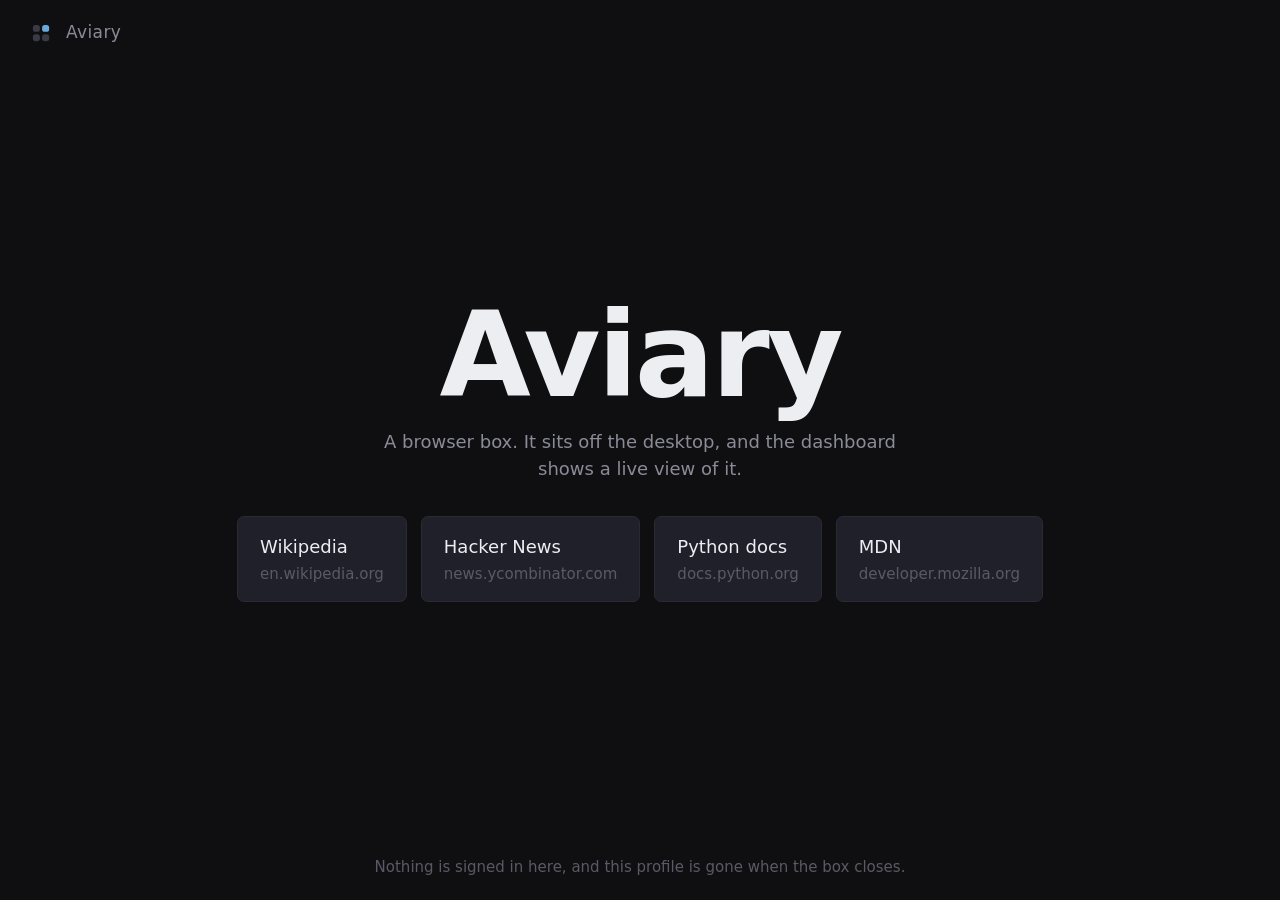
==== sites/start.html @ acb18579 "Give every box a start page, and the demo a website of its own A box opened on `about:blank`, so a g" ====
<!doctype html>
<html lang="en">
<head>
<meta charset="utf-8">
<title>Aviary</title>
<!--
  What a box opens when it has nothing else to open.

  `about:blank` is a white rectangle, and a grid of them says nothing about what
  a box is. This says the one thing worth knowing at a glance -- which bird you
  are looking at -- in type big enough to survive a tile rendering the window at
  about a third of its size. The name arrives as `?box=Wren`, appended by
  `boxes.py` and only ever to this page.

  One file, no build, no assets, and no network: it is opened over `file://` in
  an ordinary run and over local HTTP by the demo, and it has to look identical
  either way. The palette is `ui/theme.py`'s, by hand, because a browser page
  cannot import it.
-->
<style>
  :root {
    --bg: #0f0f12;
    --panel: #17171c;
    --field: #20202a;
    --edge: #2a2a33;
    --edge-bright: #3a3a46;
    --text: #eceef2;
    --muted: #8b8b98;
    --dim: #5a5a66;
    --accent: #6aa9e0;
  }

  * { box-sizing: border-box; }

  html, body { height: 100%; }

  body {
    margin: 0;
    background: var(--bg);
    color: var(--text);
    font: 18px/1.5 "Segoe UI", system-ui, -apple-system, sans-serif;
    display: flex;
    flex-direction: column;
  }

  header {
    display: flex;
    align-items: center;
    gap: 12px;
    padding: 20px 28px;
    color: var(--muted);
    font-size: 17px;
    letter-spacing: 0.4px;
  }

  main {
    flex: 1;
    display: flex;
    flex-direction: column;
    align-items: center;
    justify-content: center;
    padding: 0 28px 24px;
  }

  /* The one thing that has to be readable in a 450px tile. */
  h1 {
    margin: 0;
    font-size: 118px;
    line-height: 1;
    font-weight: 600;
    letter-spacing: -3px;
  }

  .sub {
    margin: 14px 0 0;
    color: var(--muted);
    font-size: 18px;
    text-align: center;
    max-width: 46ch;
  }

  .links {
    display: flex;
    gap: 14px;
    margin-top: 34px;
    flex-wrap: wrap;
    justify-content: center;
  }

  .links a {
    display: block;
    padding: 16px 22px;
    background: var(--field);
    border: 1px solid var(--edge);
    border-radius: 7px;
    color: var(--text);
    text-decoration: none;
    font-size: 18px;
  }

  .links a:hover { background: #2a2a36; border-color: var(--edge-bright); }
  .links a span { display: block; color: var(--dim); font-size: 15px; margin-top: 3px; }

  footer {
    padding: 0 28px 22px;
    color: var(--dim);
    font-size: 15px;
    text-align: center;
  }
</style>
</head>
<body>

<header>
  <svg width="26" height="26" viewBox="0 0 16 16" aria-hidden="true">
    <rect x="0" y="0" width="16" height="16" rx="3" fill="#0f0f12"/>
    <rect x="3" y="3" width="4.3" height="4.3" rx="1.6" fill="#3a3a46"/>
    <rect x="8.7" y="3" width="4.3" height="4.3" rx="1.6" fill="#6aa9e0"/>
    <rect x="3" y="8.7" width="4.3" height="4.3" rx="1.6" fill="#3a3a46"/>
    <rect x="8.7" y="8.7" width="4.3" height="4.3" rx="1.6" fill="#3a3a46"/>
  </svg>
  Aviary
</header>

<main>
  <h1 id="name">Aviary</h1>
  <p class="sub" id="sub">A browser box. It sits off the desktop, and the dashboard shows a live view of it.</p>

  <div class="links">
    <a href="https://en.wikipedia.org">Wikipedia<span>en.wikipedia.org</span></a>
    <a href="https://news.ycombinator.com">Hacker News<span>news.ycombinator.com</span></a>
    <a href="https://docs.python.org/3/">Python docs<span>docs.python.org</span></a>
    <a href="https://developer.mozilla.org">MDN<span>developer.mozilla.org</span></a>
  </div>
</main>

<footer>Nothing is signed in here, and this profile is gone when the box closes.</footer>

<script>
  // The box's own name, if it was given one. `boxes.py` appends it, and only to
  // this page -- a URL somebody else configured is launched exactly as written.
  const box = new URLSearchParams(location.search).get("box");
  if (box) {
    document.getElementById("name").textContent = box;
    document.title = box + " — Aviary";
  } else {
    document.getElementById("sub").textContent =
      "A browser box. It sits off the desktop, and the dashboard shows a live view of it.";
  }
</script>

</body>
</html>
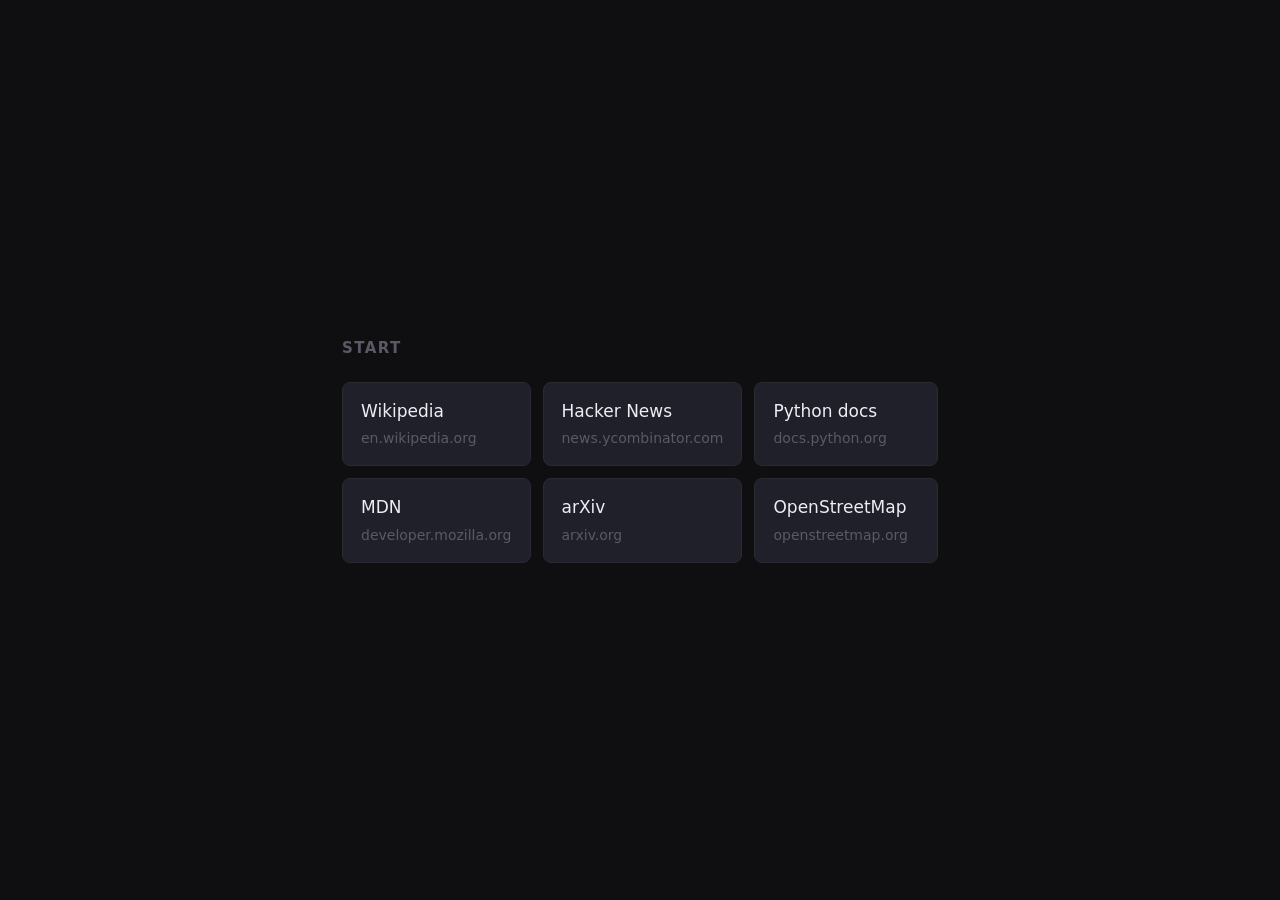
==== commit 740d3997: "A demo agent, a film built from the storyboard, and a start page that is furniture `demo.py` was cho" ====
--- a/sites/start.html
+++ b/sites/start.html
@@ -2,32 +2,35 @@
 <html lang="en">
 <head>
 <meta charset="utf-8">
-<title>Aviary</title>
+<title>Start</title>
 <!--
   What a box opens when it has nothing else to open.
 
-  `about:blank` is a white rectangle, and a grid of them says nothing about what
-  a box is. This says the one thing worth knowing at a glance -- which bird you
-  are looking at -- in type big enough to survive a tile rendering the window at
-  about a third of its size. The name arrives as `?box=Wren`, appended by
-  `boxes.py` and only ever to this page.
+  Deliberately says nothing about Aviary, about boxes, or about the window it is
+  sitting in. The first version of this page put the box's own name across it in
+  large type and explained that it was a browser being mirrored in a dashboard --
+  which is a page inside a window describing the application drawing the window,
+  and reads exactly as strange as that sounds. The tile caption already says
+  which bird this is; the page repeating it was the app talking to itself.
 
-  One file, no build, no assets, and no network: it is opened over `file://` in
+  So: somewhere to go, and nothing else. A start page is furniture.
+
+  One file, no build, no assets, and no network -- it is opened over `file://` in
   an ordinary run and over local HTTP by the demo, and it has to look identical
   either way. The palette is `ui/theme.py`'s, by hand, because a browser page
-  cannot import it.
+  cannot import it. Sized for the viewport a box actually has, which is about
+  960x513 CSS pixels: a 1440x900 DIP window is 1440x770 physical pixels of page,
+  and this machine runs at 150%.
 -->
 <style>
   :root {
     --bg: #0f0f12;
-    --panel: #17171c;
     --field: #20202a;
     --edge: #2a2a33;
     --edge-bright: #3a3a46;
     --text: #eceef2;
     --muted: #8b8b98;
     --dim: #5a5a66;
-    --accent: #6aa9e0;
   }
 
   * { box-sizing: border-box; }
@@ -38,116 +41,57 @@
     margin: 0;
     background: var(--bg);
     color: var(--text);
-    font: 18px/1.5 "Segoe UI", system-ui, -apple-system, sans-serif;
+    font: 16px/1.5 "Segoe UI", system-ui, -apple-system, sans-serif;
     display: flex;
-    flex-direction: column;
+    align-items: center;
+    justify-content: center;
   }
 
-  header {
-    display: flex;
-    align-items: center;
-    gap: 12px;
-    padding: 20px 28px;
-    color: var(--muted);
-    font-size: 17px;
-    letter-spacing: 0.4px;
-  }
+  .sheet { width: 100%; max-width: 660px; padding: 0 32px; }
 
-  main {
-    flex: 1;
-    display: flex;
-    flex-direction: column;
-    align-items: center;
-    justify-content: center;
-    padding: 0 28px 24px;
-  }
-
-  /* The one thing that has to be readable in a 450px tile. */
   h1 {
-    margin: 0;
-    font-size: 118px;
-    line-height: 1;
+    margin: 0 0 22px;
+    font-size: 15px;
     font-weight: 600;
-    letter-spacing: -3px;
-  }
-
-  .sub {
-    margin: 14px 0 0;
-    color: var(--muted);
-    font-size: 18px;
-    text-align: center;
-    max-width: 46ch;
+    letter-spacing: 1.4px;
+    text-transform: uppercase;
+    color: var(--dim);
   }
 
   .links {
-    display: flex;
-    gap: 14px;
-    margin-top: 34px;
-    flex-wrap: wrap;
-    justify-content: center;
+    display: grid;
+    grid-template-columns: repeat(3, 1fr);
+    gap: 12px;
   }
 
-  .links a {
+  a {
     display: block;
-    padding: 16px 22px;
+    padding: 16px 18px;
     background: var(--field);
     border: 1px solid var(--edge);
-    border-radius: 7px;
+    border-radius: 8px;
     color: var(--text);
     text-decoration: none;
-    font-size: 18px;
+    font-size: 17px;
   }
 
-  .links a:hover { background: #2a2a36; border-color: var(--edge-bright); }
-  .links a span { display: block; color: var(--dim); font-size: 15px; margin-top: 3px; }
-
-  footer {
-    padding: 0 28px 22px;
-    color: var(--dim);
-    font-size: 15px;
-    text-align: center;
-  }
+  a:hover { background: #2a2a36; border-color: var(--edge-bright); }
+  a span { display: block; color: var(--dim); font-size: 14px; margin-top: 4px; }
 </style>
 </head>
 <body>
 
-<header>
-  <svg width="26" height="26" viewBox="0 0 16 16" aria-hidden="true">
-    <rect x="0" y="0" width="16" height="16" rx="3" fill="#0f0f12"/>
-    <rect x="3" y="3" width="4.3" height="4.3" rx="1.6" fill="#3a3a46"/>
-    <rect x="8.7" y="3" width="4.3" height="4.3" rx="1.6" fill="#6aa9e0"/>
-    <rect x="3" y="8.7" width="4.3" height="4.3" rx="1.6" fill="#3a3a46"/>
-    <rect x="8.7" y="8.7" width="4.3" height="4.3" rx="1.6" fill="#3a3a46"/>
-  </svg>
-  Aviary
-</header>
-
-<main>
-  <h1 id="name">Aviary</h1>
-  <p class="sub" id="sub">A browser box. It sits off the desktop, and the dashboard shows a live view of it.</p>
-
+<div class="sheet">
+  <h1>Start</h1>
   <div class="links">
     <a href="https://en.wikipedia.org">Wikipedia<span>en.wikipedia.org</span></a>
     <a href="https://news.ycombinator.com">Hacker News<span>news.ycombinator.com</span></a>
     <a href="https://docs.python.org/3/">Python docs<span>docs.python.org</span></a>
     <a href="https://developer.mozilla.org">MDN<span>developer.mozilla.org</span></a>
+    <a href="https://arxiv.org">arXiv<span>arxiv.org</span></a>
+    <a href="https://www.openstreetmap.org">OpenStreetMap<span>openstreetmap.org</span></a>
   </div>
-</main>
-
-<footer>Nothing is signed in here, and this profile is gone when the box closes.</footer>
-
-<script>
-  // The box's own name, if it was given one. `boxes.py` appends it, and only to
-  // this page -- a URL somebody else configured is launched exactly as written.
-  const box = new URLSearchParams(location.search).get("box");
-  if (box) {
-    document.getElementById("name").textContent = box;
-    document.title = box + " — Aviary";
-  } else {
-    document.getElementById("sub").textContent =
-      "A browser box. It sits off the desktop, and the dashboard shows a live view of it.";
-  }
-</script>
+</div>
 
 </body>
 </html>
